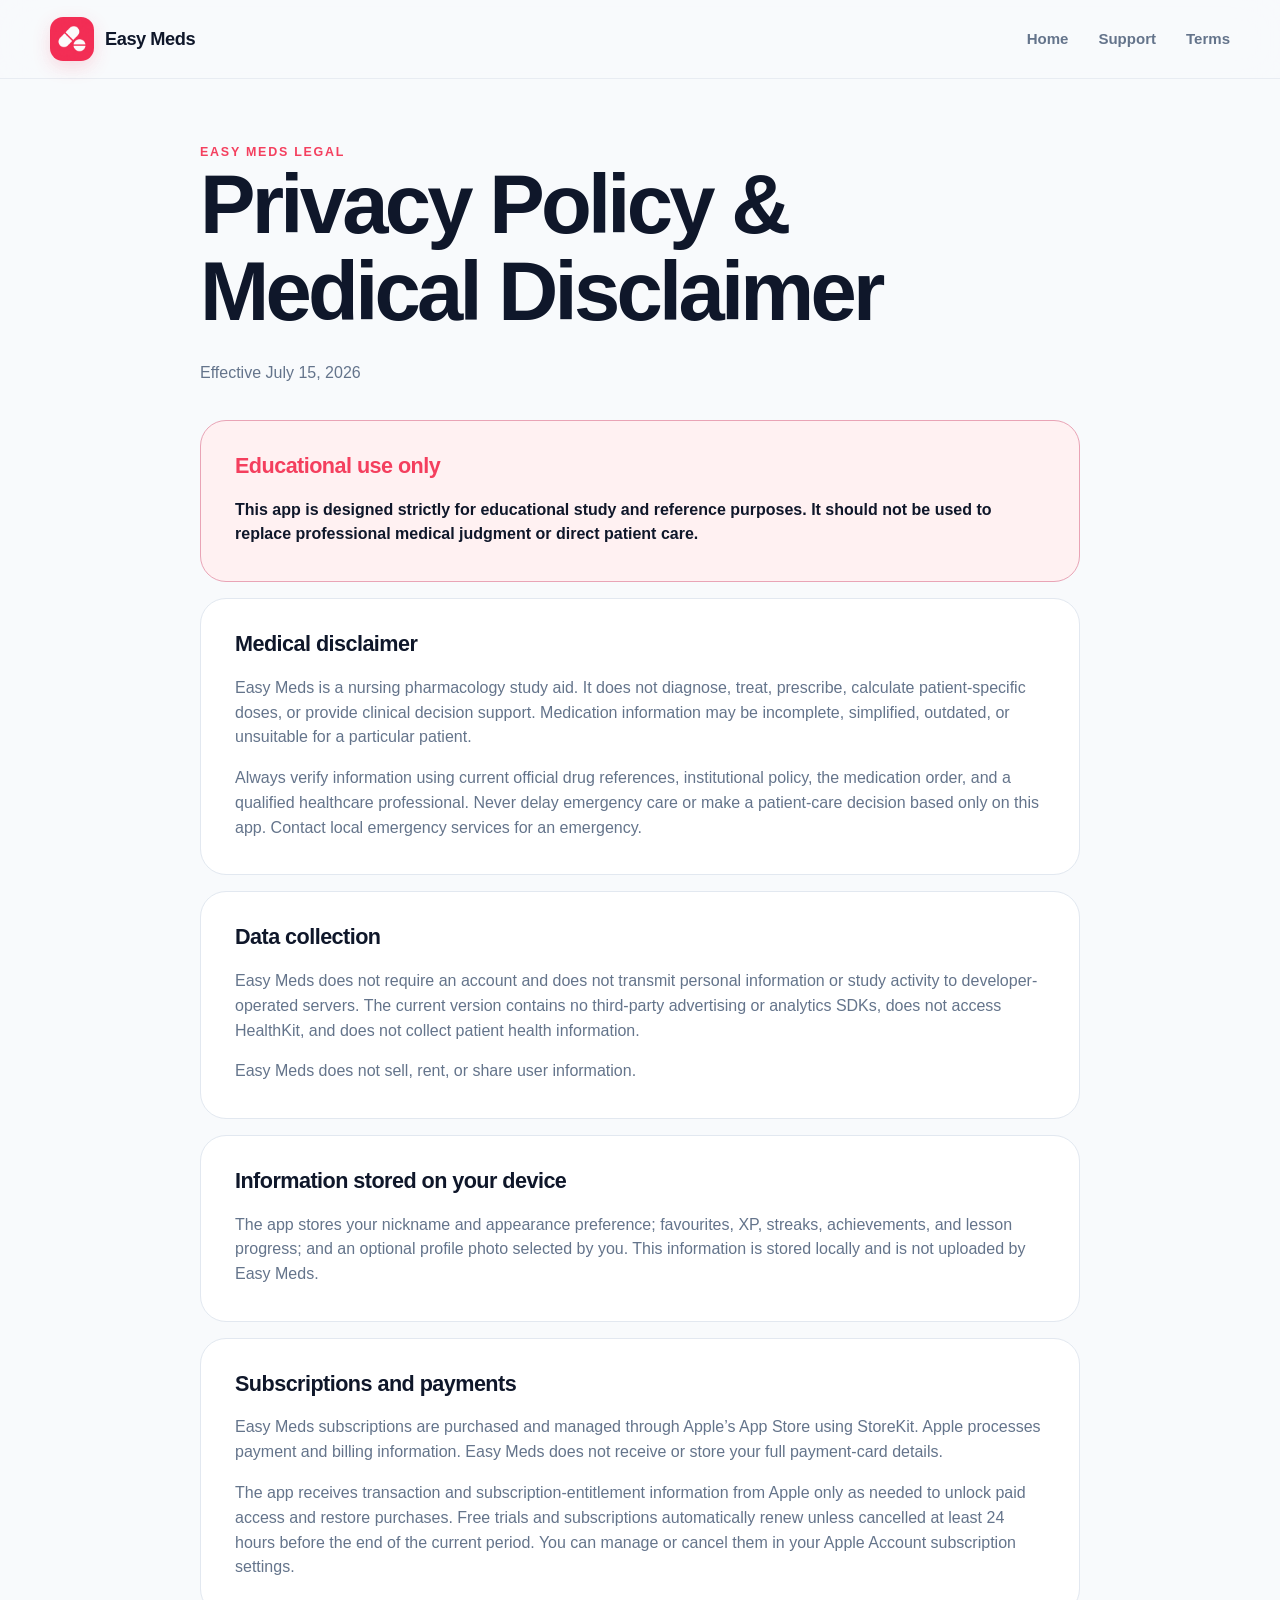
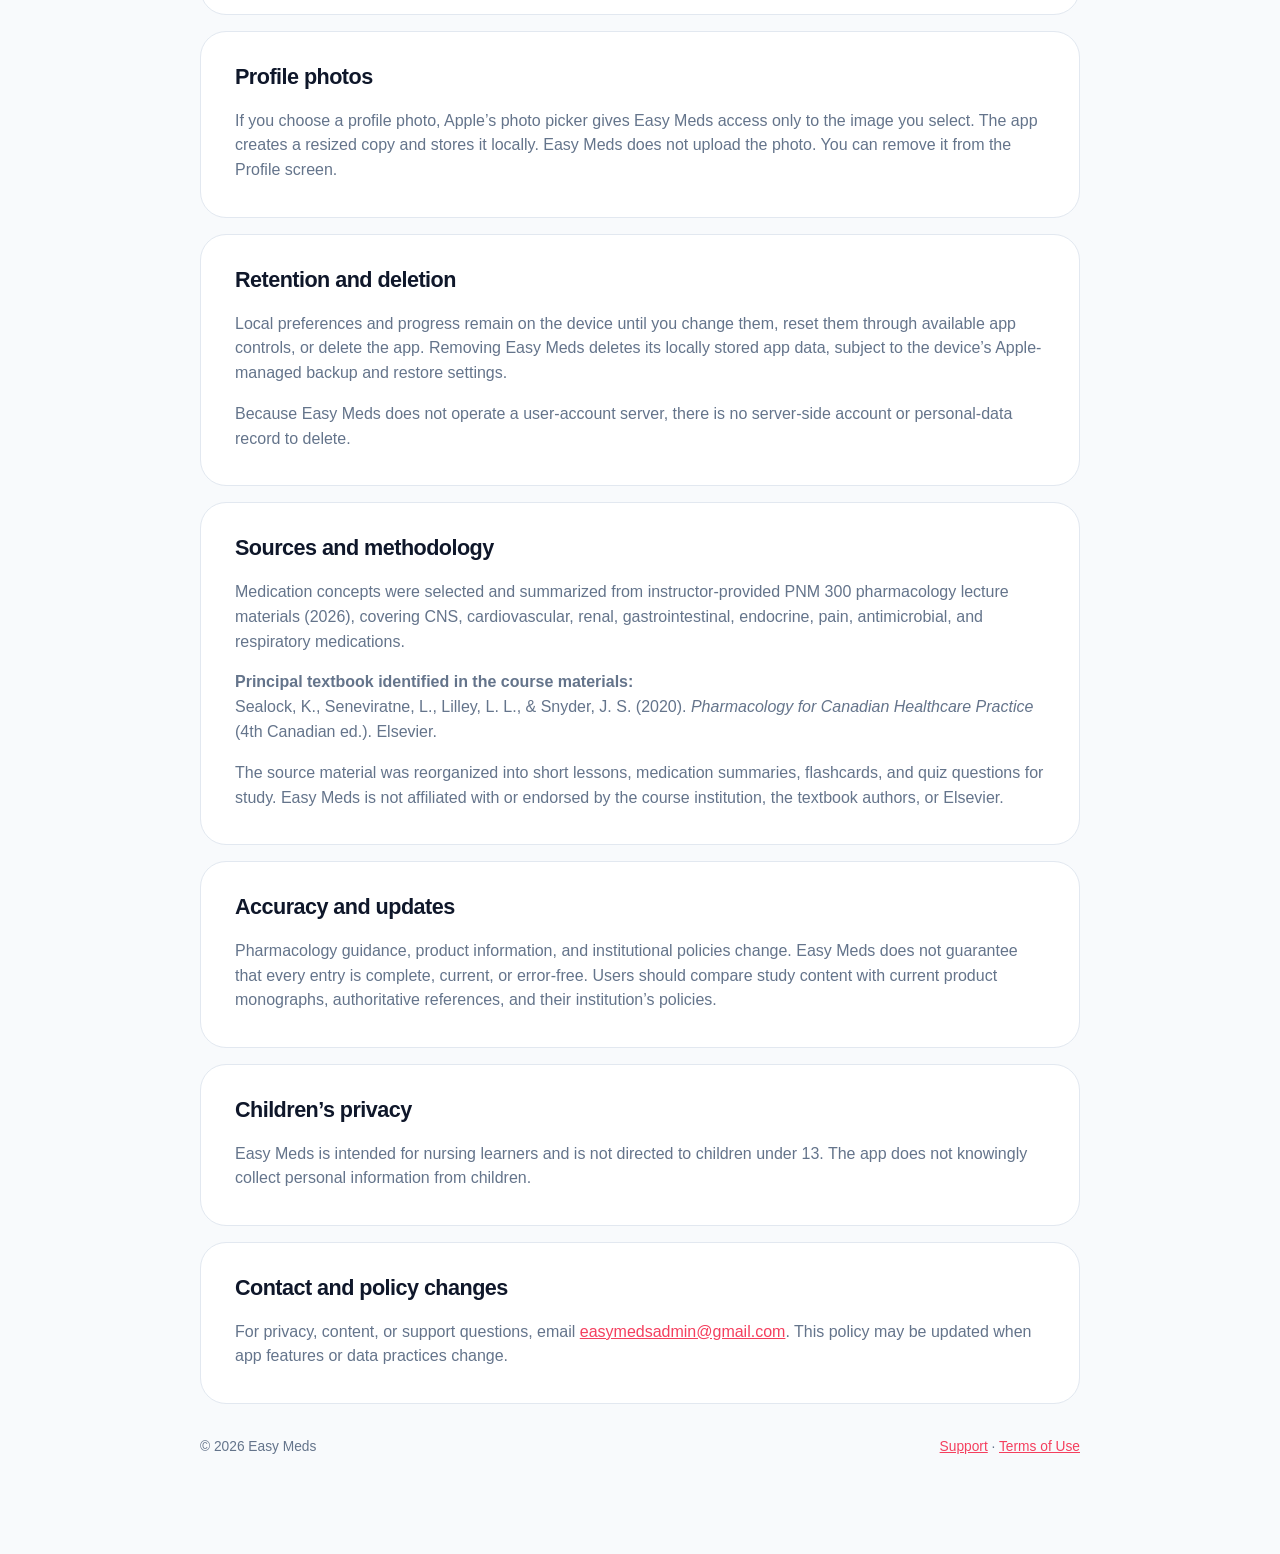
==== privacy.html @ 58876afb "Publish Easy Meds website" ====
<!doctype html>
<html lang="en"><head><meta charset="utf-8"><meta name="viewport" content="width=device-width, initial-scale=1"><title>Privacy Policy & Medical Disclaimer — Easy Meds</title><meta name="description" content="Privacy policy, medical disclaimer, and content methodology for Easy Meds."><link rel="icon" href="app-icon.png"><link rel="stylesheet" href="styles.css"></head>
<body>
  <header class="site-header"><div class="nav-wrap"><a class="brand" href="index.html"><img src="app-icon.png" alt="" width="44" height="44"><span>Easy Meds</span></a><nav class="primary-nav"><a href="index.html">Home</a><a href="support.html">Support</a><a href="terms.html">Terms</a></nav></div></header>
  <main class="legal-shell">
    <header class="legal-header"><div class="eyebrow">Easy Meds legal</div><h1>Privacy Policy & Medical Disclaimer</h1><p>Effective July 15, 2026</p></header>
    <section class="legal-card legal-alert"><h2>Educational use only</h2><p>This app is designed strictly for educational study and reference purposes. It should not be used to replace professional medical judgment or direct patient care.</p></section>
    <section class="legal-card"><h2>Medical disclaimer</h2><p>Easy Meds is a nursing pharmacology study aid. It does not diagnose, treat, prescribe, calculate patient-specific doses, or provide clinical decision support. Medication information may be incomplete, simplified, outdated, or unsuitable for a particular patient.</p><p>Always verify information using current official drug references, institutional policy, the medication order, and a qualified healthcare professional. Never delay emergency care or make a patient-care decision based only on this app. Contact local emergency services for an emergency.</p></section>
    <section class="legal-card"><h2>Data collection</h2><p>Easy Meds does not require an account and does not transmit personal information or study activity to developer-operated servers. The current version contains no third-party advertising or analytics SDKs, does not access HealthKit, and does not collect patient health information.</p><p>Easy Meds does not sell, rent, or share user information.</p></section>
    <section class="legal-card"><h2>Information stored on your device</h2><p>The app stores your nickname and appearance preference; favourites, XP, streaks, achievements, and lesson progress; and an optional profile photo selected by you. This information is stored locally and is not uploaded by Easy Meds.</p></section>
    <section class="legal-card"><h2>Subscriptions and payments</h2><p>Easy Meds subscriptions are purchased and managed through Apple’s App Store using StoreKit. Apple processes payment and billing information. Easy Meds does not receive or store your full payment-card details.</p><p>The app receives transaction and subscription-entitlement information from Apple only as needed to unlock paid access and restore purchases. Free trials and subscriptions automatically renew unless cancelled at least 24 hours before the end of the current period. You can manage or cancel them in your Apple Account subscription settings.</p></section>
    <section class="legal-card"><h2>Profile photos</h2><p>If you choose a profile photo, Apple’s photo picker gives Easy Meds access only to the image you select. The app creates a resized copy and stores it locally. Easy Meds does not upload the photo. You can remove it from the Profile screen.</p></section>
    <section class="legal-card"><h2>Retention and deletion</h2><p>Local preferences and progress remain on the device until you change them, reset them through available app controls, or delete the app. Removing Easy Meds deletes its locally stored app data, subject to the device’s Apple-managed backup and restore settings.</p><p>Because Easy Meds does not operate a user-account server, there is no server-side account or personal-data record to delete.</p></section>
    <section class="legal-card"><h2>Sources and methodology</h2><p>Medication concepts were selected and summarized from instructor-provided PNM 300 pharmacology lecture materials (2026), covering CNS, cardiovascular, renal, gastrointestinal, endocrine, pain, antimicrobial, and respiratory medications.</p><p><strong>Principal textbook identified in the course materials:</strong><br>Sealock, K., Seneviratne, L., Lilley, L. L., &amp; Snyder, J. S. (2020). <em>Pharmacology for Canadian Healthcare Practice</em> (4th Canadian ed.). Elsevier.</p><p>The source material was reorganized into short lessons, medication summaries, flashcards, and quiz questions for study. Easy Meds is not affiliated with or endorsed by the course institution, the textbook authors, or Elsevier.</p></section>
    <section class="legal-card"><h2>Accuracy and updates</h2><p>Pharmacology guidance, product information, and institutional policies change. Easy Meds does not guarantee that every entry is complete, current, or error-free. Users should compare study content with current product monographs, authoritative references, and their institution’s policies.</p></section>
    <section class="legal-card"><h2>Children’s privacy</h2><p>Easy Meds is intended for nursing learners and is not directed to children under 13. The app does not knowingly collect personal information from children.</p></section>
    <section class="legal-card"><h2>Contact and policy changes</h2><p>For privacy, content, or support questions, email <a href="mailto:easymedsadmin@gmail.com">easymedsadmin@gmail.com</a>. This policy may be updated when app features or data practices change.</p></section>
    <footer class="legal-footer"><span>© 2026 Easy Meds</span><span><a href="support.html">Support</a> · <a href="terms.html">Terms of Use</a></span></footer>
  </main>
</body></html>
---- styles.css ----
:root {
  color-scheme: light dark;
  --bg: #f8fafc;
  --surface: #ffffff;
  --surface-soft: #fff1f2;
  --surface-raised: rgba(255,255,255,.82);
  --ink: #0f172a;
  --muted: #64748b;
  --border: #e2e8f0;
  --pink: #f43f5e;
  --pink-strong: #e11d48;
  --pink-soft: #ffe4e6;
  --green: #10b981;
  --shadow: 0 22px 70px rgba(15,23,42,.10);
  --small-shadow: 0 12px 32px rgba(15,23,42,.07);
  --radius-xl: 36px;
  --radius-lg: 26px;
  --radius-md: 18px;
}

@media (prefers-color-scheme: dark) {
  :root {
    --bg: #090d16;
    --surface: #1e293b;
    --surface-soft: #3b2431;
    --surface-raised: rgba(30,41,59,.88);
    --ink: #f1f5f9;
    --muted: #cbd5e1;
    --border: #334155;
    --pink: #fb7185;
    --pink-strong: #fb7185;
    --pink-soft: #3b2431;
    --shadow: 0 24px 80px rgba(0,0,0,.38);
    --small-shadow: 0 14px 36px rgba(0,0,0,.28);
  }
}

* { box-sizing: border-box; }
html { scroll-behavior: smooth; }
body {
  margin: 0;
  background: var(--bg);
  color: var(--ink);
  font-family: ui-rounded, "SF Pro Rounded", -apple-system, BlinkMacSystemFont, "Segoe UI", sans-serif;
  -webkit-font-smoothing: antialiased;
  line-height: 1.55;
}
img { display: block; max-width: 100%; }
a { color: inherit; }
.section-shell { width: min(1180px, calc(100% - 40px)); margin-inline: auto; }
.section-block { padding-block: 112px; }

.site-header {
  position: sticky;
  top: 0;
  z-index: 50;
  background: color-mix(in srgb, var(--bg) 84%, transparent);
  border-bottom: 1px solid color-mix(in srgb, var(--border) 76%, transparent);
  backdrop-filter: blur(20px);
}
.nav-wrap { width: min(1180px, calc(100% - 40px)); height: 78px; margin: auto; display: flex; align-items: center; justify-content: space-between; }
.brand { display: inline-flex; align-items: center; gap: 11px; text-decoration: none; font-size: 1.14rem; font-weight: 850; letter-spacing: -.025em; }
.brand img { border-radius: 13px; box-shadow: 0 6px 18px rgba(244,63,94,.18); }
.primary-nav { display: flex; align-items: center; gap: 30px; }
.primary-nav a { text-decoration: none; font-size: .94rem; font-weight: 700; color: var(--muted); transition: .2s ease; }
.primary-nav a:hover { color: var(--pink); }
.primary-nav .nav-cta { padding: 11px 18px; border-radius: 999px; background: var(--pink); color: #fff; }
.primary-nav .nav-cta:hover { background: var(--pink-strong); color: #fff; transform: translateY(-1px); }
.menu-button { display: none; border: 1px solid var(--border); background: var(--surface); color: var(--ink); border-radius: 999px; padding: 10px 15px; font: inherit; font-weight: 750; }

.hero { min-height: calc(100vh - 78px); padding-block: 76px 64px; display: grid; grid-template-columns: 1.04fr .96fr; align-items: center; gap: 64px; }
.eyebrow { color: var(--pink); font-size: .78rem; font-weight: 900; letter-spacing: .14em; text-transform: uppercase; }
.pulse-dot { display: inline-block; width: 8px; height: 8px; margin-right: 9px; border-radius: 50%; background: var(--green); box-shadow: 0 0 0 6px color-mix(in srgb, var(--green) 16%, transparent); }
h1, h2, h3 { margin-top: 0; letter-spacing: -.045em; line-height: 1.04; }
h1 { margin-bottom: 26px; font-size: clamp(3.4rem, 7vw, 6.7rem); max-width: 780px; }
h2 { margin-bottom: 20px; font-size: clamp(2.4rem, 5vw, 4.7rem); }
h3 { margin-bottom: 14px; font-size: clamp(1.5rem, 2.5vw, 2.25rem); }
p { color: var(--muted); }
.hero-lead { max-width: 670px; margin: 0 0 32px; font-size: clamp(1.08rem, 2vw, 1.32rem); }
.hero-actions { display: flex; flex-wrap: wrap; gap: 12px; }
.button { display: inline-flex; align-items: center; justify-content: center; min-height: 52px; padding: 0 24px; border: 1px solid transparent; border-radius: 999px; text-decoration: none; font-weight: 850; transition: transform .2s ease, background .2s ease, box-shadow .2s ease; }
.button:hover { transform: translateY(-2px); }
.button-primary { background: var(--pink); color: white; box-shadow: 0 14px 32px rgba(244,63,94,.26); }
.button-primary:hover { background: var(--pink-strong); box-shadow: 0 16px 38px rgba(244,63,94,.34); }
.button-secondary { background: var(--surface); border-color: var(--border); color: var(--ink); box-shadow: var(--small-shadow); }
.launch-note { margin: 18px 0 0; font-size: .84rem; }
.hero-metrics { display: flex; gap: 26px; margin-top: 38px; }
.hero-metrics div { display: grid; gap: 2px; }
.hero-metrics strong { font-size: 1.5rem; }
.hero-metrics span { color: var(--muted); font-size: .83rem; font-weight: 650; }

.hero-visual { position: relative; display: grid; place-items: center; min-height: 650px; }
.hero-glow { position: absolute; width: 520px; height: 520px; border-radius: 50%; background: radial-gradient(circle, rgba(244,63,94,.22), rgba(244,63,94,0) 68%); filter: blur(4px); }
.phone-frame { position: relative; width: min(360px, 78vw); overflow: hidden; border: 10px solid var(--ink); border-radius: 58px; background: var(--surface); box-shadow: 0 40px 100px rgba(15,23,42,.25); transform: rotate(2.5deg); }
.phone-frame::before { content: ""; position: absolute; top: 10px; left: 50%; z-index: 2; width: 110px; height: 28px; border-radius: 999px; background: #090d16; transform: translateX(-50%); }
.phone-frame img { width: 100%; }
.floating-note { position: absolute; display: flex; align-items: center; gap: 9px; padding: 13px 17px; border: 1px solid var(--border); border-radius: 999px; background: var(--surface-raised); color: var(--ink); box-shadow: var(--small-shadow); backdrop-filter: blur(14px); font-size: .9rem; font-weight: 800; }
.floating-note span { color: var(--pink); }
.floating-note-top { top: 16%; right: 0; }
.floating-note-bottom { bottom: 15%; left: -1%; }

.trust-strip { border-block: 1px solid var(--border); background: var(--surface); }
.trust-grid { display: grid; grid-template-columns: repeat(4, 1fr); gap: 20px; padding-block: 24px; }
.trust-grid p { margin: 0; color: var(--ink); font-size: .9rem; font-weight: 750; text-align: center; }
.trust-grid span { color: var(--green); margin-right: 6px; }

.section-heading { max-width: 760px; margin-bottom: 54px; }
.section-heading.centered { margin-inline: auto; text-align: center; }
.section-heading p { font-size: 1.1rem; }
.split-heading { max-width: none; display: grid; grid-template-columns: 1.2fr .8fr; gap: 72px; align-items: end; }
.split-heading p { margin-bottom: 22px; }
.narrow-heading { max-width: 720px; }

.feature-grid { display: grid; grid-template-columns: repeat(2, 1fr); gap: 20px; }
.feature-card { min-height: 340px; padding: 36px; border: 1px solid var(--border); border-radius: var(--radius-xl); background: var(--surface); box-shadow: var(--small-shadow); }
.feature-card-wide { grid-column: 1 / -1; min-height: 300px; display: grid; grid-template-columns: 1fr .75fr; gap: 40px; align-items: center; }
.feature-icon { display: grid; place-items: center; width: 58px; height: 58px; margin-bottom: 40px; border-radius: 18px; background: var(--pink-soft); color: var(--pink); font-size: 1.7rem; font-weight: 900; }
.card-label { display: inline-block; margin-bottom: 12px; color: var(--pink); font-size: .76rem; font-weight: 900; letter-spacing: .13em; text-transform: uppercase; }
.feature-card p { max-width: 560px; margin-bottom: 0; }
.dark-card { background: #0f172a; border-color: #1e293b; color: #f8fafc; }
.dark-card p { color: #cbd5e1; }
.dark-card .feature-icon { background: rgba(251,113,133,.14); }
.mini-path { display: flex; align-items: center; justify-content: center; }
.mini-path i { width: 70px; height: 3px; background: var(--border); }
.path-step { display: grid; place-items: center; width: 58px; height: 58px; border: 2px solid var(--border); border-radius: 50%; color: var(--muted); background: var(--bg); font-weight: 900; }
.path-step.complete { border-color: var(--green); background: color-mix(in srgb, var(--green) 13%, var(--surface)); color: var(--green); }
.path-step.active { border-color: var(--pink); background: var(--pink); color: white; box-shadow: 0 0 0 8px var(--pink-soft); }
.library-card { grid-template-columns: .75fr 1.25fr; overflow: hidden; }
.search-demo { display: grid; gap: 10px; padding: 22px; border-radius: var(--radius-lg); background: var(--bg); border: 1px solid var(--border); transform: rotate(-1deg); }
.search-bar, .med-row { padding: 13px 16px; border-radius: 14px; background: var(--surface); border: 1px solid var(--border); }
.search-bar { color: var(--muted); }
.med-row { display: flex; justify-content: space-between; gap: 16px; }
.med-row span { color: var(--pink); font-size: .82rem; }

.showcase-section { overflow: hidden; background: linear-gradient(180deg, var(--surface-soft), var(--bg)); border-block: 1px solid color-mix(in srgb, var(--pink) 18%, var(--border)); }
.screenshot-row { display: grid; grid-template-columns: repeat(3, 1fr); gap: 28px; align-items: center; }
.screenshot-row figure { margin: 0; }
.screenshot-row img { border-radius: 36px; box-shadow: var(--shadow); border: 1px solid var(--border); }
.screenshot-row figcaption { margin-top: 18px; color: var(--ink); text-align: center; font-weight: 800; }
.screenshot-row .featured-shot { transform: translateY(-22px); }

.category-cloud { display: flex; flex-wrap: wrap; justify-content: center; gap: 12px; }
.category-cloud span { padding: 14px 19px; border: 1px solid var(--border); border-radius: 999px; background: var(--surface); box-shadow: var(--small-shadow); color: var(--ink); font-weight: 750; }
.category-cloud span::first-letter { color: var(--pink); }

.pricing-section { background: var(--surface); border-block: 1px solid var(--border); }
.pricing-grid { display: grid; grid-template-columns: repeat(3, 1fr); gap: 20px; }
.price-card { position: relative; padding: 32px; border: 1px solid var(--border); border-radius: var(--radius-lg); background: var(--bg); }
.featured-price { border: 2px solid var(--pink); background: var(--surface-soft); transform: translateY(-10px); }
.popular-badge { position: absolute; top: -14px; right: 22px; padding: 7px 12px; border-radius: 999px; background: var(--pink); color: #fff; font-size: .72rem; font-weight: 900; text-transform: uppercase; }
.plan-name { color: var(--pink); font-size: .82rem; font-weight: 900; letter-spacing: .12em; text-transform: uppercase; }
.price { display: flex; align-items: baseline; gap: 6px; margin: 20px 0 12px; }
.price strong { font-size: 2.7rem; letter-spacing: -.05em; }
.price span { color: var(--muted); }
.trial-callout { display: grid; grid-template-columns: auto 1fr auto; gap: 20px; align-items: center; margin-top: 34px; padding: 24px; border: 1px solid var(--border); border-radius: var(--radius-lg); background: var(--bg); }
.trial-icon { display: grid; place-items: center; width: 58px; height: 58px; border-radius: 18px; background: var(--pink); color: white; font-size: 1.5rem; font-weight: 900; }
.trial-callout strong { font-size: 1.15rem; }
.trial-callout p { margin: 3px 0 0; }
.pricing-note { max-width: 920px; margin: 20px auto 0; text-align: center; font-size: .82rem; }

.disclaimer-card { display: grid; grid-template-columns: auto 1fr; gap: 24px; padding: 36px; border: 1px solid color-mix(in srgb, var(--pink) 40%, var(--border)); border-radius: var(--radius-xl); background: var(--surface-soft); }
.disclaimer-icon { display: grid; place-items: center; width: 62px; height: 62px; border-radius: 20px; background: var(--pink); color: white; font-size: 1.8rem; font-weight: 950; }
.disclaimer-card h2 { max-width: 760px; font-size: clamp(2rem, 4vw, 3.6rem); }
.disclaimer-card p { max-width: 860px; color: var(--ink); }
.disclaimer-card a { color: var(--pink); font-weight: 850; }

.final-cta { display: grid; grid-template-columns: auto 1fr auto; gap: 30px; align-items: center; margin-bottom: 112px; padding: 40px; border-radius: var(--radius-xl); background: #0f172a; color: #f8fafc; box-shadow: var(--shadow); }
.final-cta img { border-radius: 28px; }
.final-cta h2 { margin-bottom: 10px; font-size: clamp(2rem, 4vw, 3.4rem); }
.final-cta p { margin: 0; color: #cbd5e1; }

.site-footer { padding: 58px 0 28px; border-top: 1px solid var(--border); background: var(--surface); }
.footer-grid { display: grid; grid-template-columns: 2fr repeat(3, 1fr); gap: 38px; }
.footer-grid > div { display: grid; align-content: start; gap: 10px; }
.footer-grid p { max-width: 320px; }
.footer-grid strong { margin-bottom: 7px; }
.footer-grid a:not(.brand) { width: fit-content; color: var(--muted); text-decoration: none; }
.footer-grid a:hover { color: var(--pink); }
.footer-bottom { display: flex; justify-content: space-between; gap: 20px; margin-top: 46px; padding-top: 24px; border-top: 1px solid var(--border); color: var(--muted); font-size: .82rem; }

.legal-shell { width: min(880px, calc(100% - 40px)); margin: 0 auto; padding: 64px 0 96px; }
.legal-header { margin-bottom: 34px; }
.legal-header h1 { font-size: clamp(2.6rem, 7vw, 5.2rem); }
.legal-card { padding: clamp(22px, 5vw, 34px); margin: 16px 0; border: 1px solid var(--border); border-radius: var(--radius-lg); background: var(--surface); }
.legal-card h2 { font-size: 1.35rem; letter-spacing: -.025em; }
.legal-card p:last-child, .legal-card ul:last-child { margin-bottom: 0; }
.legal-card a, .legal-footer a { color: var(--pink); }
.legal-alert { background: var(--surface-soft); border-color: color-mix(in srgb, var(--pink) 40%, var(--border)); }
.legal-alert h2 { color: var(--pink); }
.legal-alert p { color: var(--ink); font-weight: 700; }
.legal-footer { display: flex; justify-content: space-between; gap: 20px; margin-top: 32px; color: var(--muted); font-size: .86rem; }

@media (max-width: 900px) {
  .section-block { padding-block: 80px; }
  .hero { grid-template-columns: 1fr; padding-top: 64px; text-align: center; }
  .hero-copy { display: grid; justify-items: center; }
  .hero-metrics { justify-content: center; }
  .hero-visual { min-height: 620px; }
  .trust-grid { grid-template-columns: repeat(2, 1fr); }
  .split-heading { grid-template-columns: 1fr; gap: 0; text-align: center; }
  .feature-card-wide, .library-card { grid-template-columns: 1fr; }
  .feature-card-wide .feature-icon { margin-bottom: 24px; }
  .pricing-grid { grid-template-columns: 1fr; }
  .featured-price { transform: none; }
  .trial-callout, .final-cta { grid-template-columns: 1fr; justify-items: start; }
  .footer-grid { grid-template-columns: repeat(2, 1fr); }
}

@media (max-width: 700px) {
  .section-shell, .nav-wrap { width: min(100% - 28px, 1180px); }
  .nav-wrap { height: 70px; }
  .menu-button { display: inline-flex; }
  .primary-nav { display: none; position: absolute; top: 70px; left: 14px; right: 14px; padding: 18px; border: 1px solid var(--border); border-radius: 22px; background: var(--surface); box-shadow: var(--shadow); }
  .primary-nav.open { display: grid; }
  .primary-nav a { padding: 8px; }
  .primary-nav .nav-cta { text-align: center; }
  .hero { padding-top: 50px; gap: 26px; }
  h1 { font-size: clamp(3rem, 15vw, 4.8rem); }
  .hero-lead { font-size: 1.05rem; }
  .hero-actions { width: 100%; }
  .hero-actions .button { flex: 1 1 100%; }
  .hero-metrics { width: 100%; justify-content: space-around; gap: 10px; }
  .hero-visual { min-height: 550px; }
  .phone-frame { width: min(315px, 84vw); border-width: 8px; border-radius: 50px; }
  .floating-note { font-size: .76rem; padding: 11px 13px; }
  .floating-note-top { right: -6px; }
  .floating-note-bottom { left: -7px; }
  .trust-grid { grid-template-columns: 1fr; gap: 12px; }
  .trust-grid p { text-align: left; }
  .feature-grid { grid-template-columns: 1fr; }
  .feature-card-wide { grid-column: auto; }
  .mini-path i { width: 42px; }
  .screenshot-row { display: flex; overflow-x: auto; gap: 18px; padding: 8px 4px 30px; scroll-snap-type: x mandatory; }
  .screenshot-row figure { flex: 0 0 78vw; scroll-snap-align: center; }
  .screenshot-row .featured-shot { transform: none; }
  .trial-callout .button { width: 100%; }
  .disclaimer-card { grid-template-columns: 1fr; }
  .final-cta { margin-bottom: 70px; }
  .final-cta .button { width: 100%; }
  .footer-grid { grid-template-columns: 1fr 1fr; }
  .footer-grid > div:first-child { grid-column: 1 / -1; }
  .footer-bottom, .legal-footer { flex-direction: column; }
}

@media (prefers-reduced-motion: reduce) {
  *, *::before, *::after { scroll-behavior: auto !important; transition: none !important; }
}
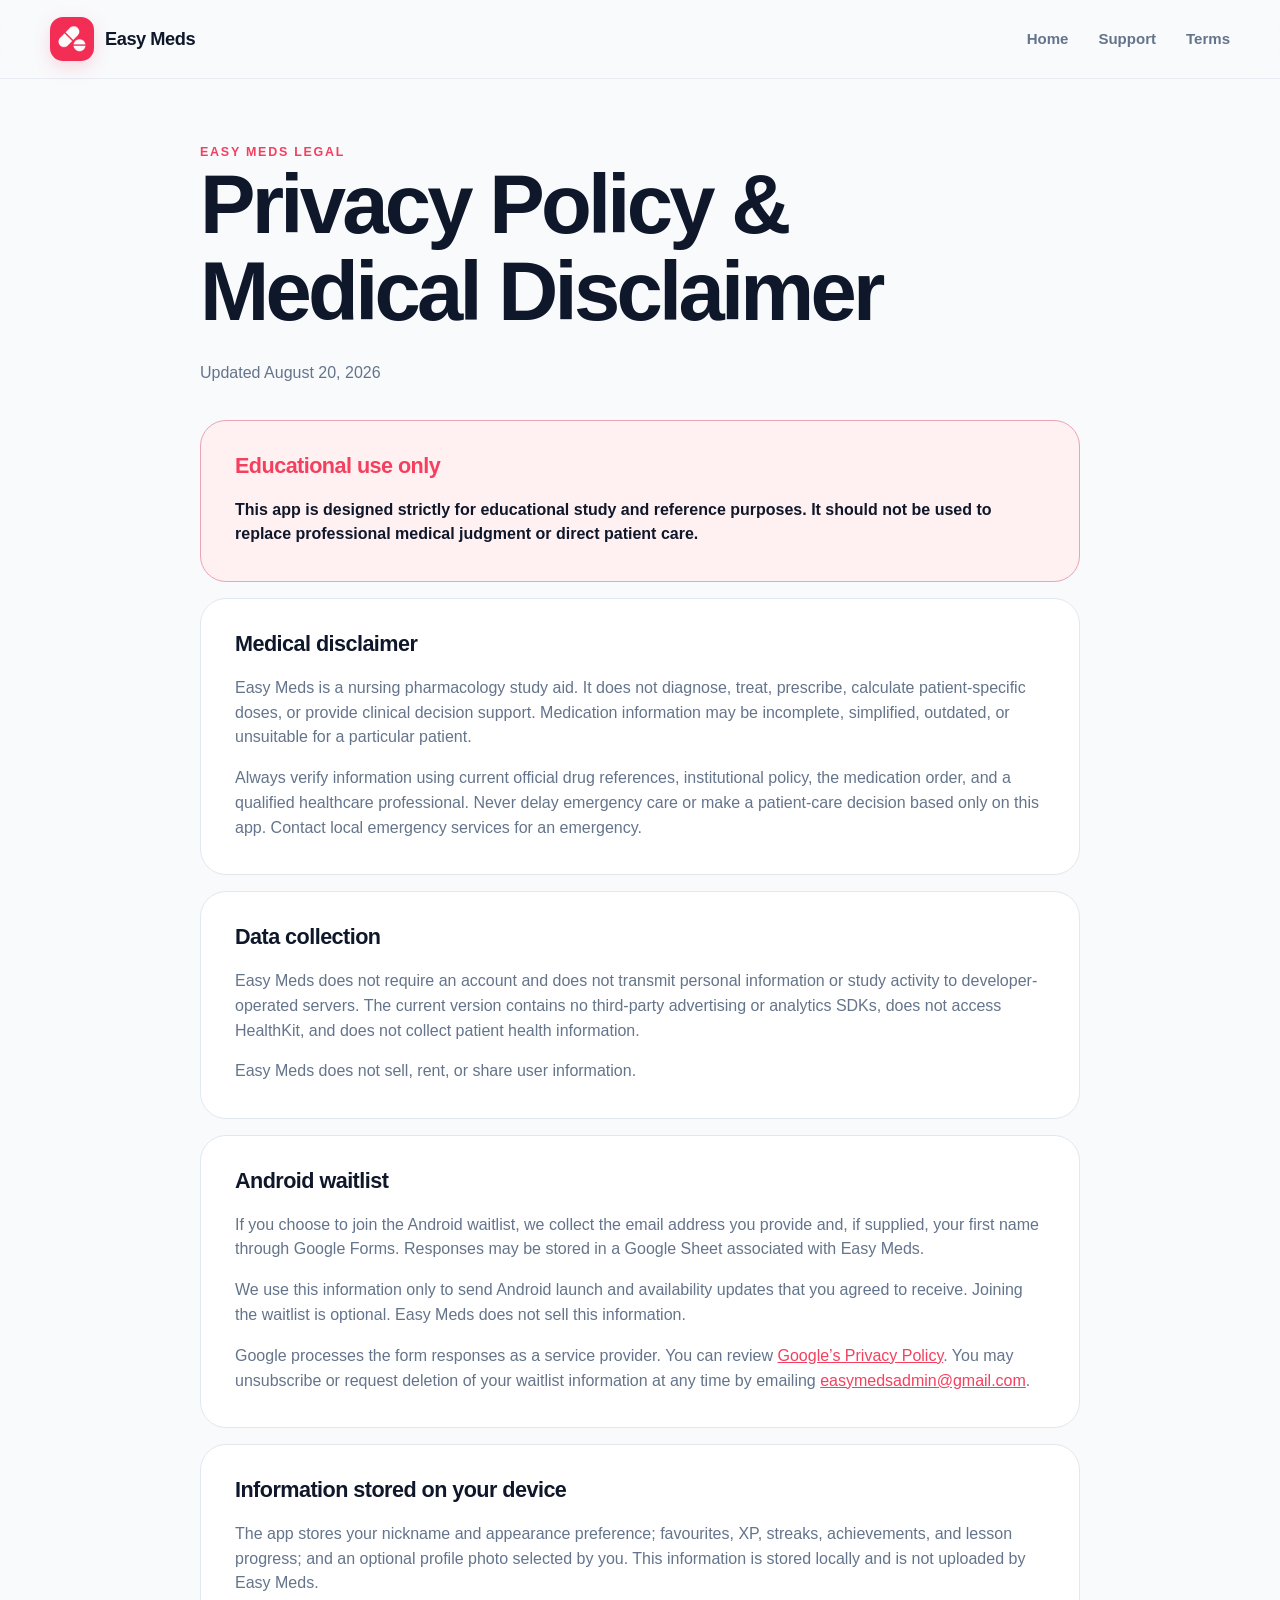
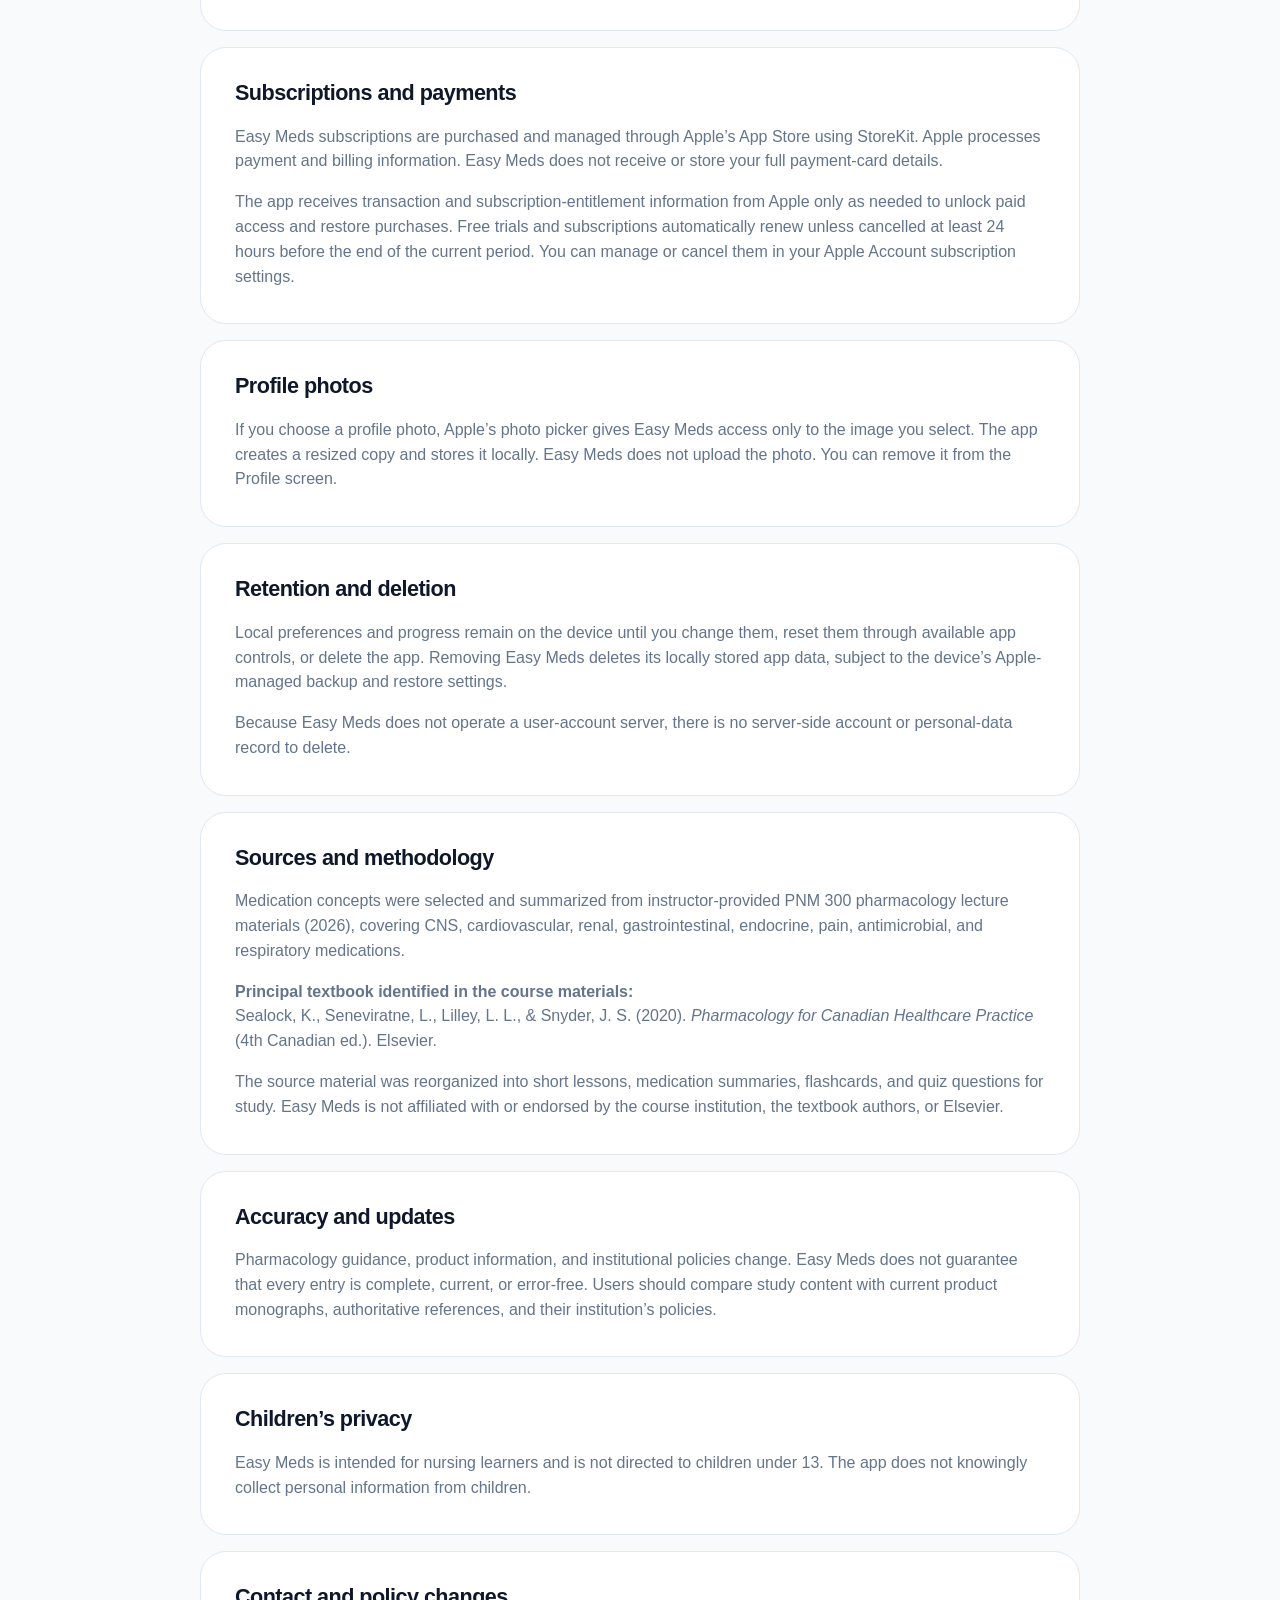
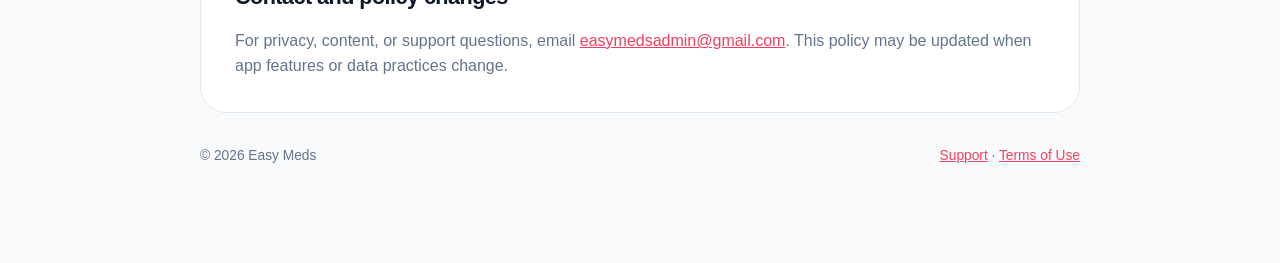
==== commit 20e78e9b: "Update privacy.html" ====
--- a/privacy.html
+++ b/privacy.html
@@ -3,11 +3,11 @@
 <body>
   <header class="site-header"><div class="nav-wrap"><a class="brand" href="index.html"><img src="app-icon.png" alt="" width="44" height="44"><span>Easy Meds</span></a><nav class="primary-nav"><a href="index.html">Home</a><a href="support.html">Support</a><a href="terms.html">Terms</a></nav></div></header>
   <main class="legal-shell">
-    <header class="legal-header"><div class="eyebrow">Easy Meds legal</div><h1>Privacy Policy & Medical Disclaimer</h1><p>Effective July 15, 2026</p></header>
+    <header class="legal-header"><div class="eyebrow">Easy Meds legal</div><h1>Privacy Policy & Medical Disclaimer</h1><p>Updated August 20, 2026</p></header>
     <section class="legal-card legal-alert"><h2>Educational use only</h2><p>This app is designed strictly for educational study and reference purposes. It should not be used to replace professional medical judgment or direct patient care.</p></section>
     <section class="legal-card"><h2>Medical disclaimer</h2><p>Easy Meds is a nursing pharmacology study aid. It does not diagnose, treat, prescribe, calculate patient-specific doses, or provide clinical decision support. Medication information may be incomplete, simplified, outdated, or unsuitable for a particular patient.</p><p>Always verify information using current official drug references, institutional policy, the medication order, and a qualified healthcare professional. Never delay emergency care or make a patient-care decision based only on this app. Contact local emergency services for an emergency.</p></section>
     <section class="legal-card"><h2>Data collection</h2><p>Easy Meds does not require an account and does not transmit personal information or study activity to developer-operated servers. The current version contains no third-party advertising or analytics SDKs, does not access HealthKit, and does not collect patient health information.</p><p>Easy Meds does not sell, rent, or share user information.</p></section>
-    <section class="legal-card"><h2>Information stored on your device</h2><p>The app stores your nickname and appearance preference; favourites, XP, streaks, achievements, and lesson progress; and an optional profile photo selected by you. This information is stored locally and is not uploaded by Easy Meds.</p></section>
+    <section class="legal-card"><h2>Android waitlist</h2><p>If you choose to join the Android waitlist, we collect the email address you provide and, if supplied, your first name through Google Forms. Responses may be stored in a Google Sheet associated with Easy Meds.</p><p>We use this information only to send Android launch and availability updates that you agreed to receive. Joining the waitlist is optional. Easy Meds does not sell this information.</p><p>Google processes the form responses as a service provider. You can review <a href="https://policies.google.com/privacy">Google’s Privacy Policy</a>. You may unsubscribe or request deletion of your waitlist information at any time by emailing <a href="mailto:easymedsadmin@gmail.com">easymedsadmin@gmail.com</a>.</p></section> <section class="legal-card"><h2>Information stored on your device</h2><p>The app stores your nickname and appearance preference; favourites, XP, streaks, achievements, and lesson progress; and an optional profile photo selected by you. This information is stored locally and is not uploaded by Easy Meds.</p></section>
     <section class="legal-card"><h2>Subscriptions and payments</h2><p>Easy Meds subscriptions are purchased and managed through Apple’s App Store using StoreKit. Apple processes payment and billing information. Easy Meds does not receive or store your full payment-card details.</p><p>The app receives transaction and subscription-entitlement information from Apple only as needed to unlock paid access and restore purchases. Free trials and subscriptions automatically renew unless cancelled at least 24 hours before the end of the current period. You can manage or cancel them in your Apple Account subscription settings.</p></section>
     <section class="legal-card"><h2>Profile photos</h2><p>If you choose a profile photo, Apple’s photo picker gives Easy Meds access only to the image you select. The app creates a resized copy and stores it locally. Easy Meds does not upload the photo. You can remove it from the Profile screen.</p></section>
     <section class="legal-card"><h2>Retention and deletion</h2><p>Local preferences and progress remain on the device until you change them, reset them through available app controls, or delete the app. Removing Easy Meds deletes its locally stored app data, subject to the device’s Apple-managed backup and restore settings.</p><p>Because Easy Meds does not operate a user-account server, there is no server-side account or personal-data record to delete.</p></section>
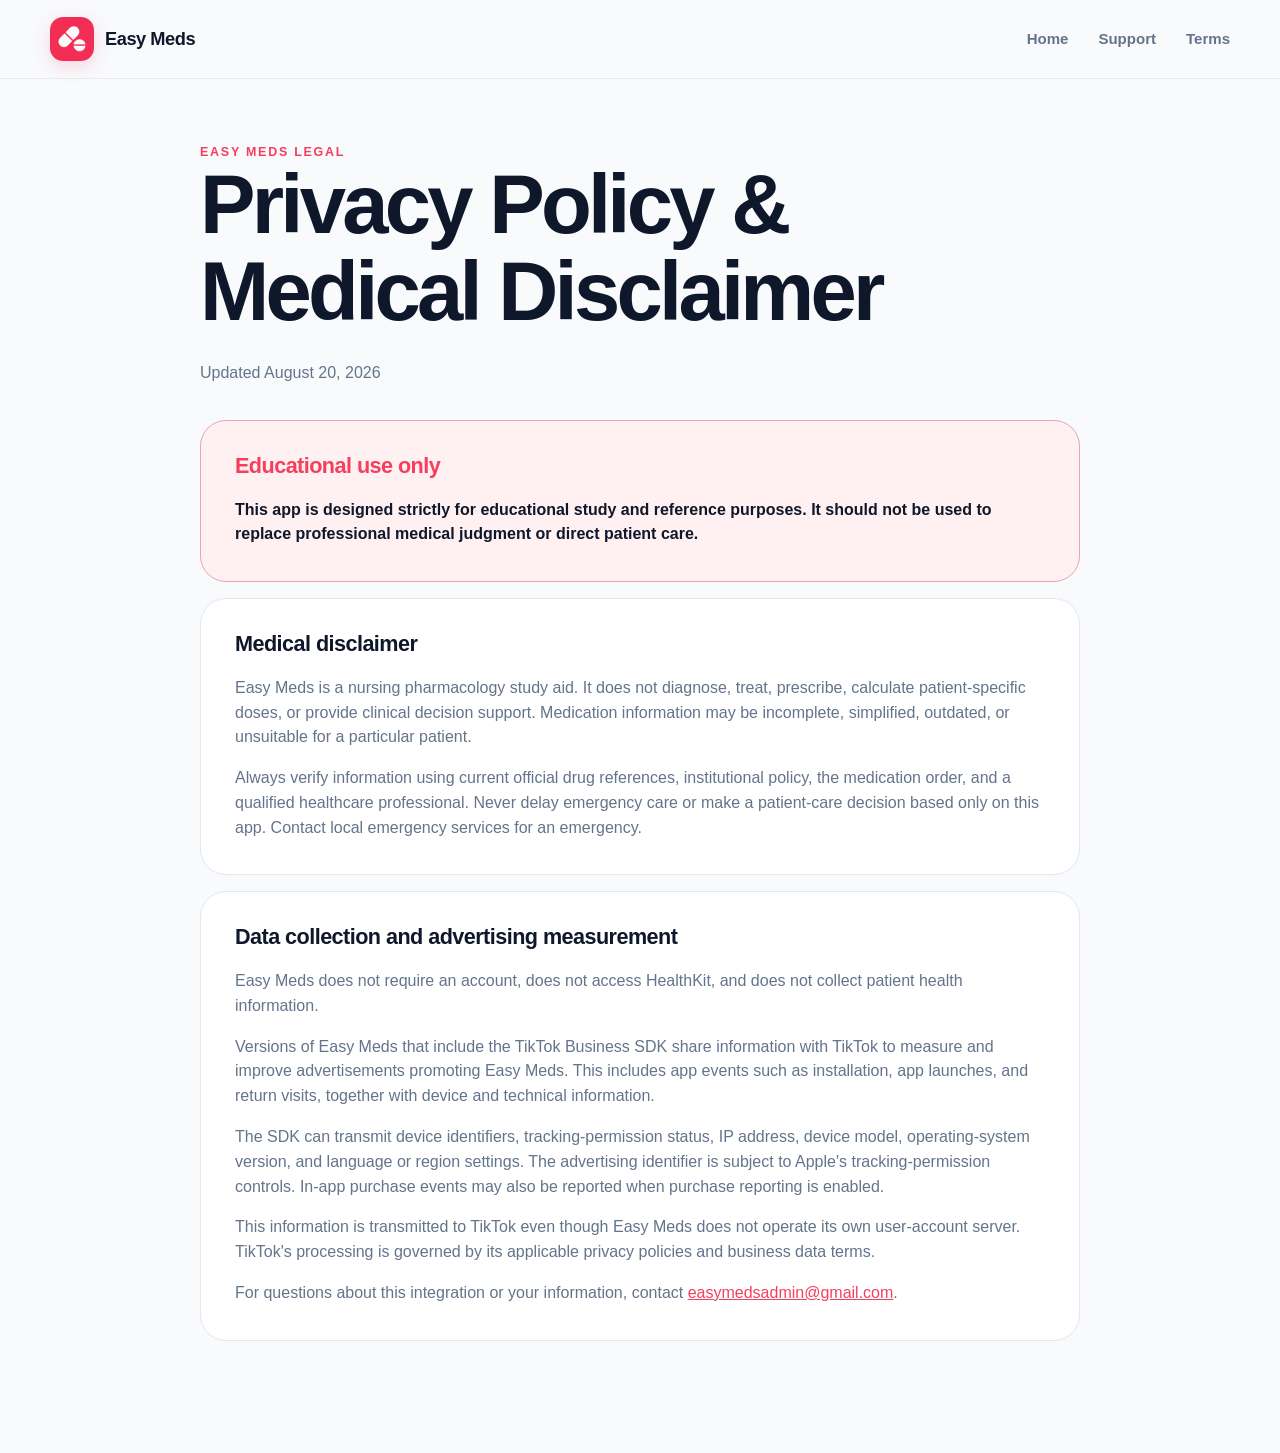
==== commit 76837349: "Update privacy.html" ====
--- a/privacy.html
+++ b/privacy.html
@@ -6,15 +6,27 @@
     <header class="legal-header"><div class="eyebrow">Easy Meds legal</div><h1>Privacy Policy & Medical Disclaimer</h1><p>Updated August 20, 2026</p></header>
     <section class="legal-card legal-alert"><h2>Educational use only</h2><p>This app is designed strictly for educational study and reference purposes. It should not be used to replace professional medical judgment or direct patient care.</p></section>
     <section class="legal-card"><h2>Medical disclaimer</h2><p>Easy Meds is a nursing pharmacology study aid. It does not diagnose, treat, prescribe, calculate patient-specific doses, or provide clinical decision support. Medication information may be incomplete, simplified, outdated, or unsuitable for a particular patient.</p><p>Always verify information using current official drug references, institutional policy, the medication order, and a qualified healthcare professional. Never delay emergency care or make a patient-care decision based only on this app. Contact local emergency services for an emergency.</p></section>
-    <section class="legal-card"><h2>Data collection</h2><p>Easy Meds does not require an account and does not transmit personal information or study activity to developer-operated servers. The current version contains no third-party advertising or analytics SDKs, does not access HealthKit, and does not collect patient health information.</p><p>Easy Meds does not sell, rent, or share user information.</p></section>
-    <section class="legal-card"><h2>Android waitlist</h2><p>If you choose to join the Android waitlist, we collect the email address you provide and, if supplied, your first name through Google Forms. Responses may be stored in a Google Sheet associated with Easy Meds.</p><p>We use this information only to send Android launch and availability updates that you agreed to receive. Joining the waitlist is optional. Easy Meds does not sell this information.</p><p>Google processes the form responses as a service provider. You can review <a href="https://policies.google.com/privacy">Google’s Privacy Policy</a>. You may unsubscribe or request deletion of your waitlist information at any time by emailing <a href="mailto:easymedsadmin@gmail.com">easymedsadmin@gmail.com</a>.</p></section> <section class="legal-card"><h2>Information stored on your device</h2><p>The app stores your nickname and appearance preference; favourites, XP, streaks, achievements, and lesson progress; and an optional profile photo selected by you. This information is stored locally and is not uploaded by Easy Meds.</p></section>
-    <section class="legal-card"><h2>Subscriptions and payments</h2><p>Easy Meds subscriptions are purchased and managed through Apple’s App Store using StoreKit. Apple processes payment and billing information. Easy Meds does not receive or store your full payment-card details.</p><p>The app receives transaction and subscription-entitlement information from Apple only as needed to unlock paid access and restore purchases. Free trials and subscriptions automatically renew unless cancelled at least 24 hours before the end of the current period. You can manage or cancel them in your Apple Account subscription settings.</p></section>
-    <section class="legal-card"><h2>Profile photos</h2><p>If you choose a profile photo, Apple’s photo picker gives Easy Meds access only to the image you select. The app creates a resized copy and stores it locally. Easy Meds does not upload the photo. You can remove it from the Profile screen.</p></section>
-    <section class="legal-card"><h2>Retention and deletion</h2><p>Local preferences and progress remain on the device until you change them, reset them through available app controls, or delete the app. Removing Easy Meds deletes its locally stored app data, subject to the device’s Apple-managed backup and restore settings.</p><p>Because Easy Meds does not operate a user-account server, there is no server-side account or personal-data record to delete.</p></section>
-    <section class="legal-card"><h2>Sources and methodology</h2><p>Medication concepts were selected and summarized from instructor-provided PNM 300 pharmacology lecture materials (2026), covering CNS, cardiovascular, renal, gastrointestinal, endocrine, pain, antimicrobial, and respiratory medications.</p><p><strong>Principal textbook identified in the course materials:</strong><br>Sealock, K., Seneviratne, L., Lilley, L. L., &amp; Snyder, J. S. (2020). <em>Pharmacology for Canadian Healthcare Practice</em> (4th Canadian ed.). Elsevier.</p><p>The source material was reorganized into short lessons, medication summaries, flashcards, and quiz questions for study. Easy Meds is not affiliated with or endorsed by the course institution, the textbook authors, or Elsevier.</p></section>
-    <section class="legal-card"><h2>Accuracy and updates</h2><p>Pharmacology guidance, product information, and institutional policies change. Easy Meds does not guarantee that every entry is complete, current, or error-free. Users should compare study content with current product monographs, authoritative references, and their institution’s policies.</p></section>
-    <section class="legal-card"><h2>Children’s privacy</h2><p>Easy Meds is intended for nursing learners and is not directed to children under 13. The app does not knowingly collect personal information from children.</p></section>
-    <section class="legal-card"><h2>Contact and policy changes</h2><p>For privacy, content, or support questions, email <a href="mailto:easymedsadmin@gmail.com">easymedsadmin@gmail.com</a>. This policy may be updated when app features or data practices change.</p></section>
-    <footer class="legal-footer"><span>© 2026 Easy Meds</span><span><a href="support.html">Support</a> · <a href="terms.html">Terms of Use</a></span></footer>
-  </main>
-</body></html>
+    <section class="legal-card">
+  <h2>Data collection and advertising measurement</h2>
+
+  <p>Easy Meds does not require an account, does not access HealthKit,
+  and does not collect patient health information.</p>
+
+  <p>Versions of Easy Meds that include the TikTok Business SDK share
+  information with TikTok to measure and improve advertisements promoting
+  Easy Meds. This includes app events such as installation, app launches,
+  and return visits, together with device and technical information.</p>
+
+  <p>The SDK can transmit device identifiers, tracking-permission status,
+  IP address, device model, operating-system version, and language or
+  region settings. The advertising identifier is subject to Apple's
+  tracking-permission controls. In-app purchase events may also be
+  reported when purchase reporting is enabled.</p>
+
+  <p>This information is transmitted to TikTok even though Easy Meds
+  does not operate its own user-account server. TikTok's processing is
+  governed by its applicable privacy policies and business data terms.</p>
+
+  <p>For questions about this integration or your information, contact
+  <a href="mailto:easymedsadmin@gmail.com">easymedsadmin@gmail.com</a>.</p>
+</section>
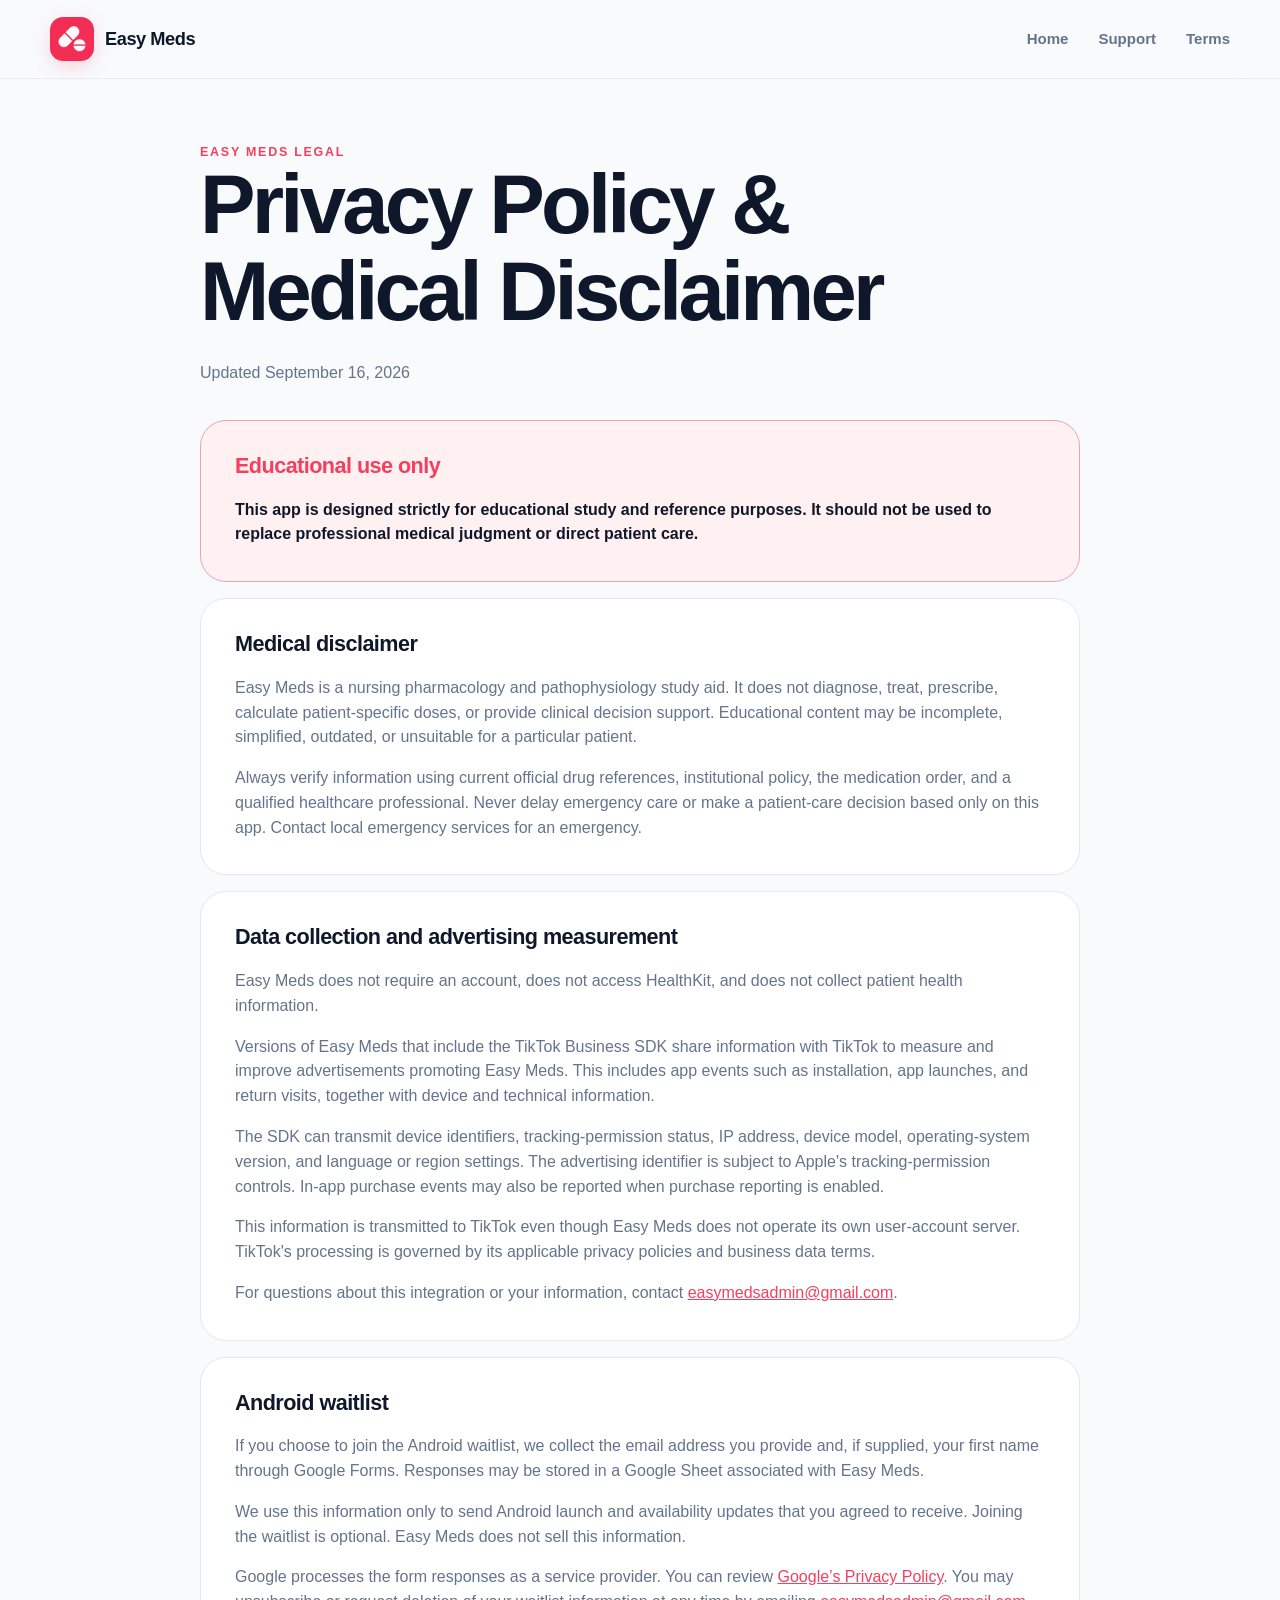
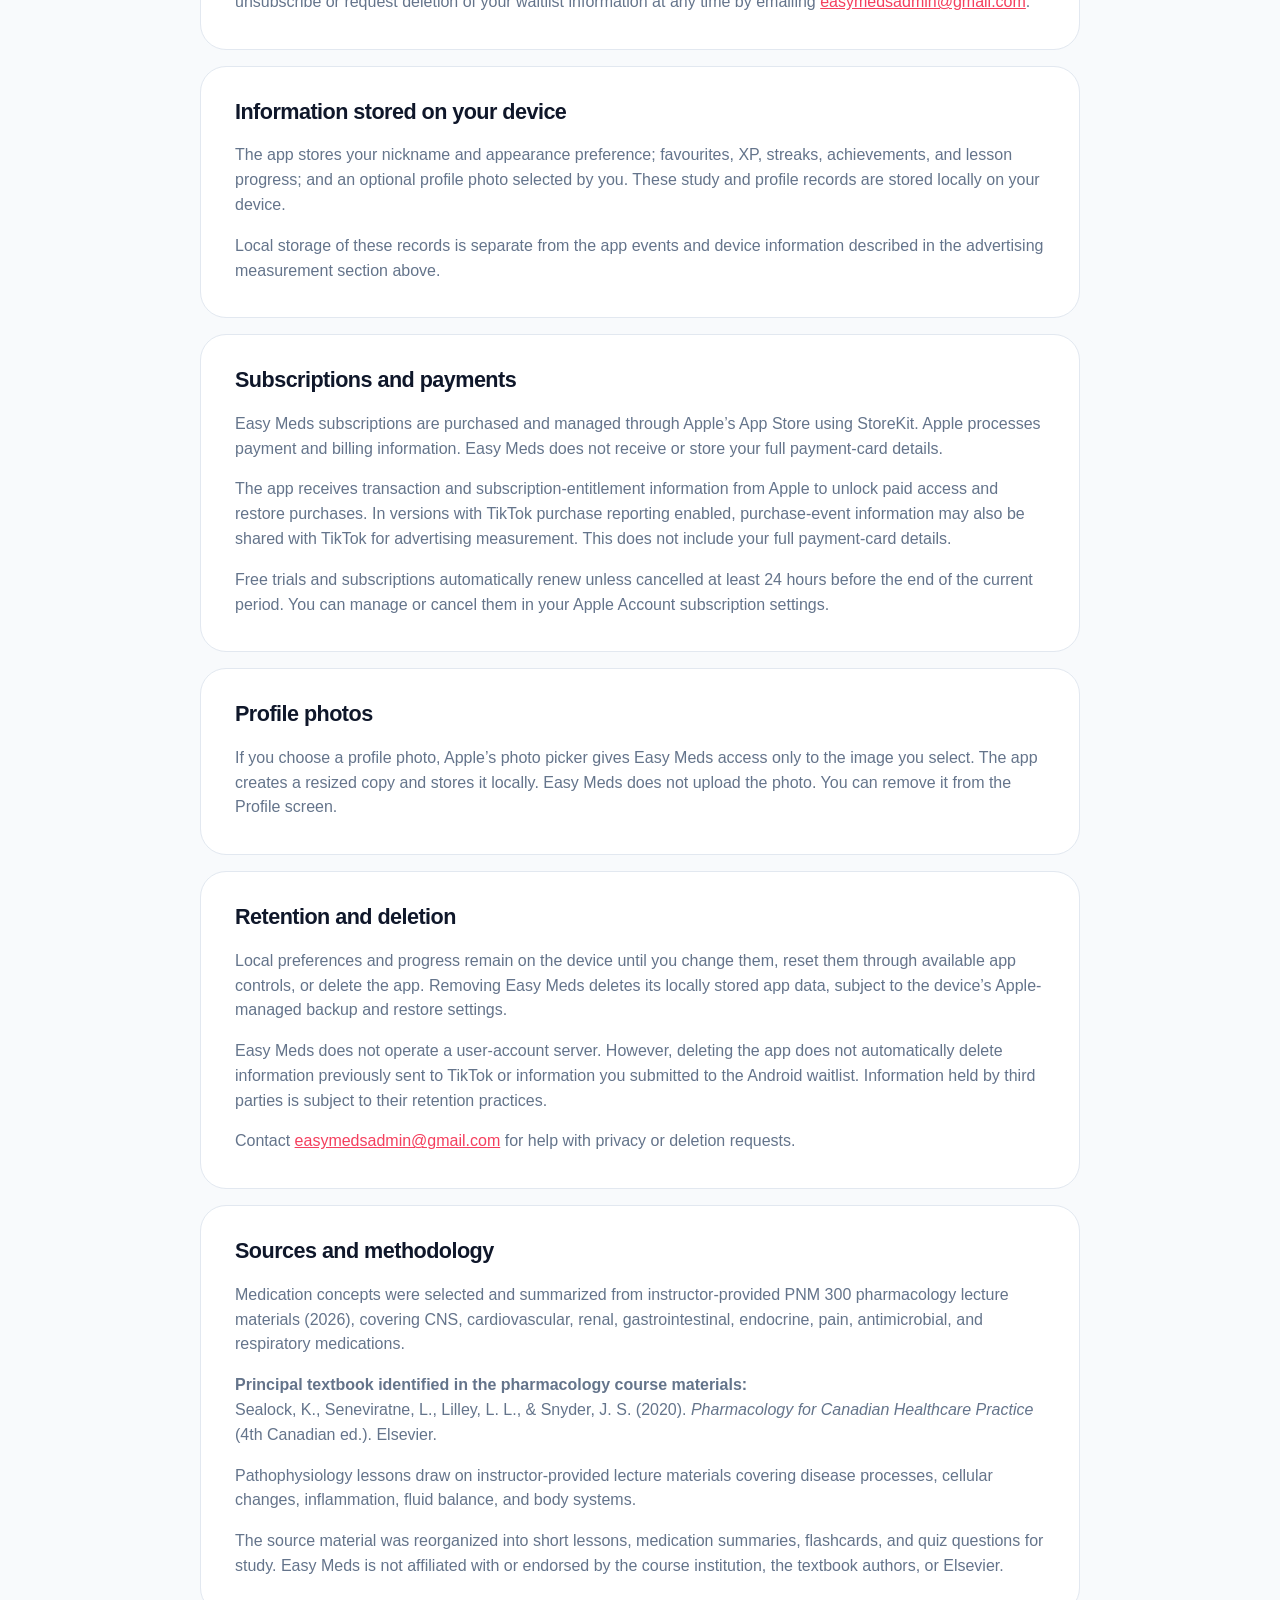
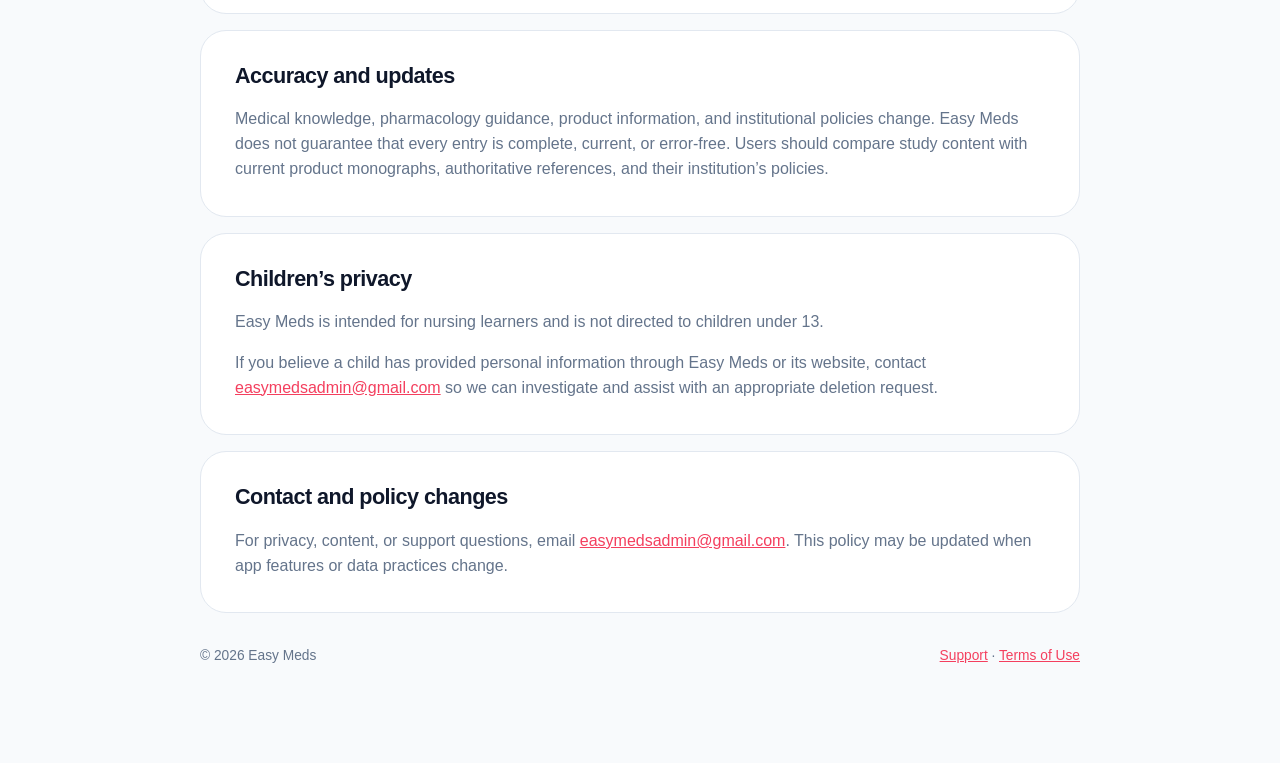
==== commit e2fe8589: "Update privacy.html" ====
--- a/privacy.html
+++ b/privacy.html
@@ -1,32 +1,260 @@
 <!doctype html>
-<html lang="en"><head><meta charset="utf-8"><meta name="viewport" content="width=device-width, initial-scale=1"><title>Privacy Policy & Medical Disclaimer — Easy Meds</title><meta name="description" content="Privacy policy, medical disclaimer, and content methodology for Easy Meds."><link rel="icon" href="app-icon.png"><link rel="stylesheet" href="styles.css"></head>
+<html lang="en">
+<head>
+  <meta charset="utf-8">
+  <meta name="viewport" content="width=device-width, initial-scale=1">
+  <title>Privacy Policy &amp; Medical Disclaimer — Easy Meds</title>
+  <meta name="description" content="Privacy policy, medical disclaimer, and content methodology for Easy Meds.">
+  <link rel="icon" href="app-icon.png">
+  <link rel="stylesheet" href="styles.css">
+</head>
+
 <body>
-  <header class="site-header"><div class="nav-wrap"><a class="brand" href="index.html"><img src="app-icon.png" alt="" width="44" height="44"><span>Easy Meds</span></a><nav class="primary-nav"><a href="index.html">Home</a><a href="support.html">Support</a><a href="terms.html">Terms</a></nav></div></header>
+  <header class="site-header">
+    <div class="nav-wrap">
+      <a class="brand" href="index.html">
+        <img src="app-icon.png" alt="" width="44" height="44">
+        <span>Easy Meds</span>
+      </a>
+
+      <nav class="primary-nav">
+        <a href="index.html">Home</a>
+        <a href="support.html">Support</a>
+        <a href="terms.html">Terms</a>
+      </nav>
+    </div>
+  </header>
+
   <main class="legal-shell">
-    <header class="legal-header"><div class="eyebrow">Easy Meds legal</div><h1>Privacy Policy & Medical Disclaimer</h1><p>Updated August 20, 2026</p></header>
-    <section class="legal-card legal-alert"><h2>Educational use only</h2><p>This app is designed strictly for educational study and reference purposes. It should not be used to replace professional medical judgment or direct patient care.</p></section>
-    <section class="legal-card"><h2>Medical disclaimer</h2><p>Easy Meds is a nursing pharmacology study aid. It does not diagnose, treat, prescribe, calculate patient-specific doses, or provide clinical decision support. Medication information may be incomplete, simplified, outdated, or unsuitable for a particular patient.</p><p>Always verify information using current official drug references, institutional policy, the medication order, and a qualified healthcare professional. Never delay emergency care or make a patient-care decision based only on this app. Contact local emergency services for an emergency.</p></section>
-    <section class="legal-card">
-  <h2>Data collection and advertising measurement</h2>
-
-  <p>Easy Meds does not require an account, does not access HealthKit,
-  and does not collect patient health information.</p>
-
-  <p>Versions of Easy Meds that include the TikTok Business SDK share
-  information with TikTok to measure and improve advertisements promoting
-  Easy Meds. This includes app events such as installation, app launches,
-  and return visits, together with device and technical information.</p>
-
-  <p>The SDK can transmit device identifiers, tracking-permission status,
-  IP address, device model, operating-system version, and language or
-  region settings. The advertising identifier is subject to Apple's
-  tracking-permission controls. In-app purchase events may also be
-  reported when purchase reporting is enabled.</p>
-
-  <p>This information is transmitted to TikTok even though Easy Meds
-  does not operate its own user-account server. TikTok's processing is
-  governed by its applicable privacy policies and business data terms.</p>
-
-  <p>For questions about this integration or your information, contact
-  <a href="mailto:easymedsadmin@gmail.com">easymedsadmin@gmail.com</a>.</p>
-</section>
+    <header class="legal-header">
+      <div class="eyebrow">Easy Meds legal</div>
+      <h1>Privacy Policy &amp; Medical Disclaimer</h1>
+      <p>Updated September 16, 2026</p>
+    </header>
+
+    <section class="legal-card legal-alert">
+      <h2>Educational use only</h2>
+      <p>
+        This app is designed strictly for educational study and reference
+        purposes. It should not be used to replace professional medical
+        judgment or direct patient care.
+      </p>
+    </section>
+
+    <section class="legal-card">
+      <h2>Medical disclaimer</h2>
+      <p>
+        Easy Meds is a nursing pharmacology and pathophysiology study aid.
+        It does not diagnose, treat, prescribe, calculate patient-specific
+        doses, or provide clinical decision support. Educational content
+        may be incomplete, simplified, outdated, or unsuitable for a
+        particular patient.
+      </p>
+      <p>
+        Always verify information using current official drug references,
+        institutional policy, the medication order, and a qualified
+        healthcare professional. Never delay emergency care or make a
+        patient-care decision based only on this app. Contact local
+        emergency services for an emergency.
+      </p>
+    </section>
+
+    <section class="legal-card">
+      <h2>Data collection and advertising measurement</h2>
+      <p>
+        Easy Meds does not require an account, does not access HealthKit,
+        and does not collect patient health information.
+      </p>
+      <p>
+        Versions of Easy Meds that include the TikTok Business SDK share
+        information with TikTok to measure and improve advertisements
+        promoting Easy Meds. This includes app events such as installation,
+        app launches, and return visits, together with device and technical
+        information.
+      </p>
+      <p>
+        The SDK can transmit device identifiers, tracking-permission
+        status, IP address, device model, operating-system version, and
+        language or region settings. The advertising identifier is
+        subject to Apple's tracking-permission controls. In-app purchase
+        events may also be reported when purchase reporting is enabled.
+      </p>
+      <p>
+        This information is transmitted to TikTok even though Easy Meds
+        does not operate its own user-account server. TikTok's processing
+        is governed by its applicable privacy policies and business data
+        terms.
+      </p>
+      <p>
+        For questions about this integration or your information, contact
+        <a href="mailto:easymedsadmin@gmail.com">easymedsadmin@gmail.com</a>.
+      </p>
+    </section>
+
+    <section class="legal-card">
+      <h2>Android waitlist</h2>
+      <p>
+        If you choose to join the Android waitlist, we collect the email
+        address you provide and, if supplied, your first name through
+        Google Forms. Responses may be stored in a Google Sheet associated
+        with Easy Meds.
+      </p>
+      <p>
+        We use this information only to send Android launch and availability
+        updates that you agreed to receive. Joining the waitlist is
+        optional. Easy Meds does not sell this information.
+      </p>
+      <p>
+        Google processes the form responses as a service provider. You can
+        review
+        <a href="https://policies.google.com/privacy">Google’s Privacy Policy</a>.
+        You may unsubscribe or request deletion of your waitlist information
+        at any time by emailing
+        <a href="mailto:easymedsadmin@gmail.com">easymedsadmin@gmail.com</a>.
+      </p>
+    </section>
+
+    <section class="legal-card">
+      <h2>Information stored on your device</h2>
+      <p>
+        The app stores your nickname and appearance preference; favourites,
+        XP, streaks, achievements, and lesson progress; and an optional
+        profile photo selected by you. These study and profile records
+        are stored locally on your device.
+      </p>
+      <p>
+        Local storage of these records is separate from the app events
+        and device information described in the advertising measurement
+        section above.
+      </p>
+    </section>
+
+    <section class="legal-card">
+      <h2>Subscriptions and payments</h2>
+      <p>
+        Easy Meds subscriptions are purchased and managed through Apple’s
+        App Store using StoreKit. Apple processes payment and billing
+        information. Easy Meds does not receive or store your full
+        payment-card details.
+      </p>
+      <p>
+        The app receives transaction and subscription-entitlement information
+        from Apple to unlock paid access and restore purchases. In versions
+        with TikTok purchase reporting enabled, purchase-event information
+        may also be shared with TikTok for advertising measurement. This
+        does not include your full payment-card details.
+      </p>
+      <p>
+        Free trials and subscriptions automatically renew unless cancelled
+        at least 24 hours before the end of the current period. You can
+        manage or cancel them in your Apple Account subscription settings.
+      </p>
+    </section>
+
+    <section class="legal-card">
+      <h2>Profile photos</h2>
+      <p>
+        If you choose a profile photo, Apple’s photo picker gives Easy Meds
+        access only to the image you select. The app creates a resized copy
+        and stores it locally. Easy Meds does not upload the photo. You can
+        remove it from the Profile screen.
+      </p>
+    </section>
+
+    <section class="legal-card">
+      <h2>Retention and deletion</h2>
+      <p>
+        Local preferences and progress remain on the device until you
+        change them, reset them through available app controls, or delete
+        the app. Removing Easy Meds deletes its locally stored app data,
+        subject to the device’s Apple-managed backup and restore settings.
+      </p>
+      <p>
+        Easy Meds does not operate a user-account server. However, deleting
+        the app does not automatically delete information previously sent
+        to TikTok or information you submitted to the Android waitlist.
+        Information held by third parties is subject to their retention
+        practices.
+      </p>
+      <p>
+        Contact
+        <a href="mailto:easymedsadmin@gmail.com">easymedsadmin@gmail.com</a>
+        for help with privacy or deletion requests.
+      </p>
+    </section>
+
+    <section class="legal-card">
+      <h2>Sources and methodology</h2>
+      <p>
+        Medication concepts were selected and summarized from
+        instructor-provided PNM 300 pharmacology lecture materials (2026),
+        covering CNS, cardiovascular, renal, gastrointestinal, endocrine,
+        pain, antimicrobial, and respiratory medications.
+      </p>
+      <p>
+        <strong>Principal textbook identified in the pharmacology course materials:</strong>
+        <br>
+        Sealock, K., Seneviratne, L., Lilley, L. L., &amp; Snyder, J. S.
+        (2020). <em>Pharmacology for Canadian Healthcare Practice</em>
+        (4th Canadian ed.). Elsevier.
+      </p>
+      <p>
+        Pathophysiology lessons draw on instructor-provided lecture
+        materials covering disease processes, cellular changes,
+        inflammation, fluid balance, and body systems.
+      </p>
+      <p>
+        The source material was reorganized into short lessons, medication
+        summaries, flashcards, and quiz questions for study. Easy Meds is
+        not affiliated with or endorsed by the course institution, the
+        textbook authors, or Elsevier.
+      </p>
+    </section>
+
+    <section class="legal-card">
+      <h2>Accuracy and updates</h2>
+      <p>
+        Medical knowledge, pharmacology guidance, product information,
+        and institutional policies change. Easy Meds does not guarantee
+        that every entry is complete, current, or error-free. Users should
+        compare study content with current product monographs,
+        authoritative references, and their institution’s policies.
+      </p>
+    </section>
+
+    <section class="legal-card">
+      <h2>Children’s privacy</h2>
+      <p>
+        Easy Meds is intended for nursing learners and is not directed
+        to children under 13.
+      </p>
+      <p>
+        If you believe a child has provided personal information through
+        Easy Meds or its website, contact
+        <a href="mailto:easymedsadmin@gmail.com">easymedsadmin@gmail.com</a>
+        so we can investigate and assist with an appropriate deletion
+        request.
+      </p>
+    </section>
+
+    <section class="legal-card">
+      <h2>Contact and policy changes</h2>
+      <p>
+        For privacy, content, or support questions, email
+        <a href="mailto:easymedsadmin@gmail.com">easymedsadmin@gmail.com</a>.
+        This policy may be updated when app features or data practices
+        change.
+      </p>
+    </section>
+
+    <footer class="legal-footer">
+      <span>© 2026 Easy Meds</span>
+      <span>
+        <a href="support.html">Support</a>
+        ·
+        <a href="terms.html">Terms of Use</a>
+      </span>
+    </footer>
+  </main>
+</body>
+</html>
